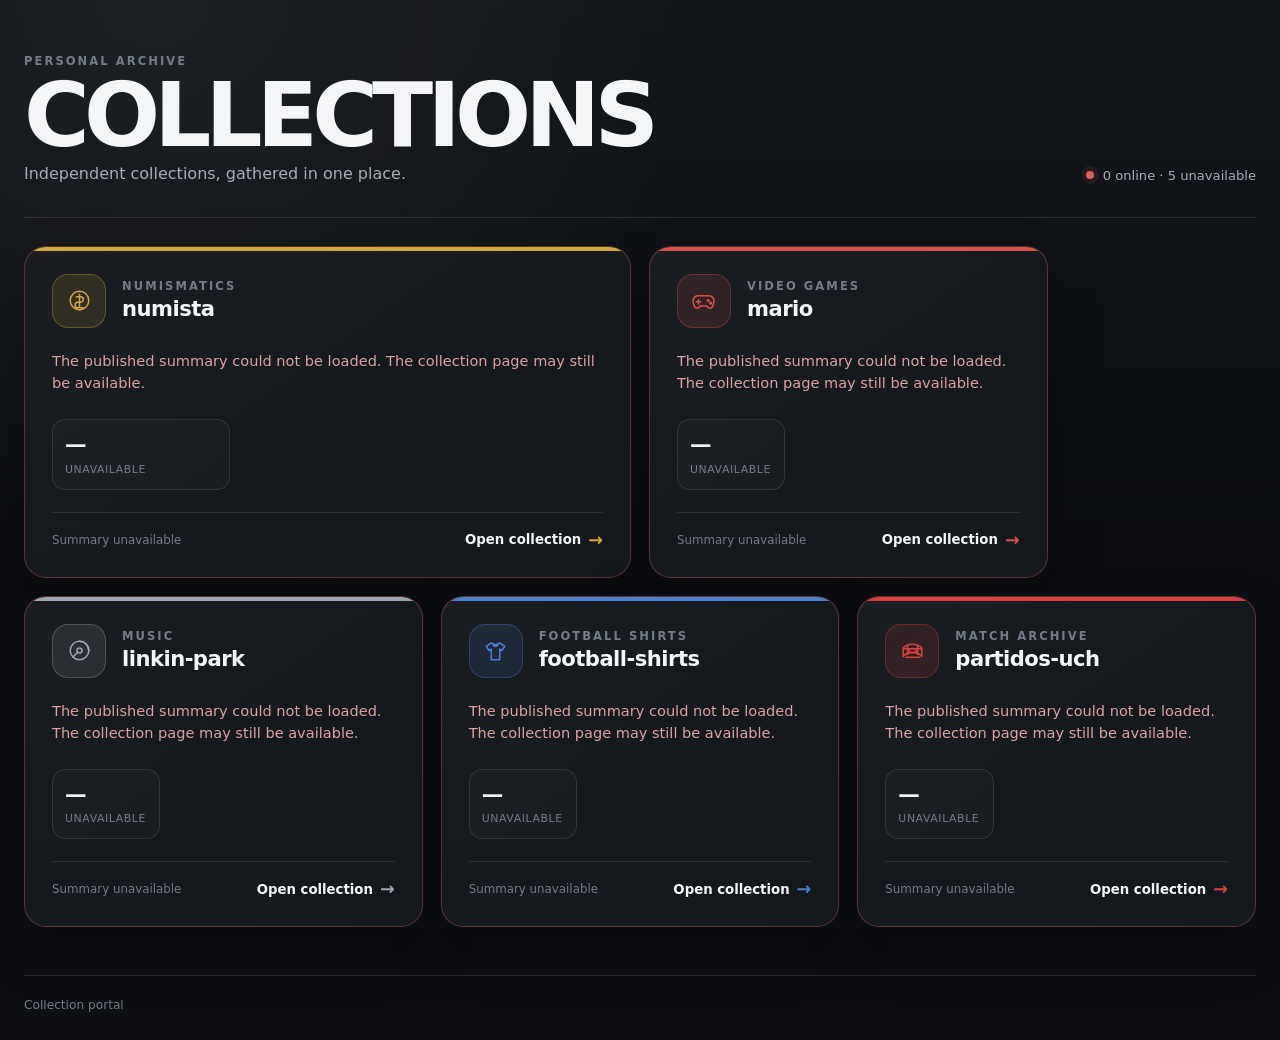
==== index.html @ 76e191b4 "Update collections portal" ====
<!doctype html>
<html lang="en">
<head>
  <meta charset="utf-8">
  <meta name="viewport" content="width=device-width, initial-scale=1">
  <meta name="description" content="Personal collections and archives">
  <title>Collections</title>
  <link rel="stylesheet" href="styles.css">
</head>
<body>
  <div class="page-shell">
    <header class="site-header">
      <div>
        <p class="eyebrow">PERSONAL ARCHIVE</p>
        <h1>COLLECTIONS</h1>
        <p class="intro">Independent collections, gathered in one place.</p>
      </div>
      <div class="header-status" aria-live="polite">
        <span class="status-dot" aria-hidden="true"></span>
        <span id="portal-status">Loading collection summaries…</span>
      </div>
    </header>

    <main>
      <section id="collection-grid" class="collection-grid" aria-label="Collections">
        <noscript>This page needs JavaScript to load the collection summaries.</noscript>
      </section>
    </main>

    <footer class="site-footer">
      <span>Collection portal</span>
      <span id="footer-updated"></span>
    </footer>
  </div>

  <template id="collection-card-template">
    <article class="collection-card is-loading">
      <div class="card-accent" aria-hidden="true"></div>
      <div class="card-heading">
        <div class="collection-icon" aria-hidden="true"></div>
        <div class="heading-copy">
          <p class="collection-kicker"></p>
          <h2 class="collection-title"></h2>
        </div>
      </div>
      <p class="collection-description"></p>
      <div class="metrics" aria-label="Collection metrics"></div>
      <div class="card-footer">
        <span class="updated-label"></span>
        <a class="open-link" href="#">Open collection <span aria-hidden="true">→</span></a>
      </div>
    </article>
  </template>

  <script src="app.js" defer></script>
</body>
</html>
---- styles.css ----
:root {
  color-scheme: dark;
  --background: #0d0f12;
  --surface: #15181d;
  --surface-raised: #1b1f25;
  --line: rgba(255, 255, 255, 0.10);
  --line-strong: rgba(255, 255, 255, 0.18);
  --text: #f4f5f7;
  --muted: #a7adb7;
  --soft: #747c88;
  --page-width: 1260px;
  --radius: 22px;
  --shadow: 0 24px 55px rgba(0, 0, 0, 0.22);
  font-family: Inter, ui-sans-serif, system-ui, -apple-system, BlinkMacSystemFont, "Segoe UI", sans-serif;
}

* {
  box-sizing: border-box;
}

html {
  min-height: 100%;
  background: var(--background);
}

body {
  min-height: 100vh;
  margin: 0;
  color: var(--text);
  background:
    radial-gradient(circle at 12% 0%, rgba(255, 255, 255, 0.055), transparent 34rem),
    linear-gradient(180deg, #111419 0%, var(--background) 55%);
}

button,
a {
  font: inherit;
}

a {
  color: inherit;
}

.page-shell {
  width: min(calc(100% - 48px), var(--page-width));
  min-height: 100vh;
  margin: 0 auto;
  padding: 54px 0 28px;
  display: flex;
  flex-direction: column;
}

.site-header {
  display: flex;
  align-items: flex-end;
  justify-content: space-between;
  gap: 32px;
  padding-bottom: 34px;
  border-bottom: 1px solid var(--line);
}

.eyebrow,
.collection-kicker {
  margin: 0;
  color: var(--soft);
  font-size: 0.72rem;
  font-weight: 760;
  letter-spacing: 0.18em;
  text-transform: uppercase;
}

h1 {
  margin: 7px 0 8px;
  font-size: clamp(2.8rem, 7vw, 5.8rem);
  line-height: 0.9;
  letter-spacing: -0.065em;
}

.intro {
  margin: 0;
  color: var(--muted);
  font-size: 1rem;
}

.header-status {
  min-width: max-content;
  display: flex;
  align-items: center;
  gap: 9px;
  color: var(--muted);
  font-size: 0.82rem;
}

.status-dot {
  width: 8px;
  height: 8px;
  border-radius: 50%;
  background: #d3a92d;
  box-shadow: 0 0 0 5px rgba(211, 169, 45, 0.10);
}

.header-status.is-ready .status-dot {
  background: #50b881;
  box-shadow: 0 0 0 5px rgba(80, 184, 129, 0.10);
}

.header-status.has-errors .status-dot {
  background: #d86161;
  box-shadow: 0 0 0 5px rgba(216, 97, 97, 0.10);
}

main {
  flex: 1;
}

.collection-grid {
  display: grid;
  grid-template-columns: repeat(12, minmax(0, 1fr));
  gap: 18px;
  padding: 28px 0 48px;
}

.collection-card {
  --accent: #9ca3af;
  position: relative;
  grid-column: span 4;
  min-height: 330px;
  padding: 27px;
  overflow: hidden;
  display: flex;
  flex-direction: column;
  background: linear-gradient(145deg, rgba(255,255,255,0.025), transparent 50%), var(--surface);
  border: 1px solid var(--line);
  border-radius: var(--radius);
  box-shadow: var(--shadow);
  transition: transform 180ms ease, border-color 180ms ease, background-color 180ms ease;
}

.collection-card:nth-child(1),
.collection-card:nth-child(2) {
  grid-column: span 6;
}

.collection-card:hover {
  transform: translateY(-3px);
  border-color: var(--line-strong);
  background-color: var(--surface-raised);
}

.card-accent {
  position: absolute;
  inset: 0 0 auto;
  height: 4px;
  background: var(--accent);
}

.card-heading {
  display: flex;
  align-items: center;
  gap: 16px;
}

.collection-icon {
  width: 54px;
  height: 54px;
  flex: 0 0 auto;
  display: grid;
  place-items: center;
  color: var(--accent);
  background: color-mix(in srgb, var(--accent) 13%, transparent);
  border: 1px solid color-mix(in srgb, var(--accent) 32%, transparent);
  border-radius: 16px;
}

.collection-icon svg {
  width: 27px;
  height: 27px;
  fill: none;
  stroke: currentColor;
  stroke-width: 1.8;
  stroke-linecap: round;
  stroke-linejoin: round;
}

.heading-copy {
  min-width: 0;
}

.collection-title {
  margin: 4px 0 0;
  font-size: 1.32rem;
  line-height: 1.18;
  letter-spacing: -0.025em;
}

.collection-description {
  min-height: 45px;
  margin: 22px 0 24px;
  color: var(--muted);
  font-size: 0.91rem;
  line-height: 1.55;
}

.metrics {
  display: grid;
  grid-template-columns: repeat(3, minmax(0, 1fr));
  gap: 9px;
  margin-top: auto;
}

.metric {
  min-width: 0;
  padding: 13px 12px;
  background: rgba(255, 255, 255, 0.025);
  border: 1px solid var(--line);
  border-radius: 13px;
}

.metric-value {
  display: block;
  overflow: hidden;
  color: var(--text);
  font-size: clamp(1.05rem, 2vw, 1.35rem);
  font-weight: 730;
  line-height: 1.1;
  text-overflow: ellipsis;
  white-space: nowrap;
}

.metric-label {
  display: block;
  margin-top: 6px;
  overflow: hidden;
  color: var(--soft);
  font-size: 0.68rem;
  letter-spacing: 0.055em;
  text-overflow: ellipsis;
  text-transform: uppercase;
  white-space: nowrap;
}

.card-footer {
  min-height: 32px;
  margin-top: 22px;
  padding-top: 17px;
  display: flex;
  align-items: center;
  justify-content: space-between;
  gap: 14px;
  border-top: 1px solid var(--line);
}

.updated-label {
  color: var(--soft);
  font-size: 0.74rem;
}

.open-link {
  display: inline-flex;
  align-items: center;
  gap: 7px;
  color: var(--text);
  font-size: 0.83rem;
  font-weight: 680;
  text-decoration: none;
}

.open-link span {
  color: var(--accent);
  font-size: 1.1rem;
  transition: transform 160ms ease;
}

.open-link:hover span,
.open-link:focus-visible span {
  transform: translateX(3px);
}

.open-link:focus-visible {
  outline: 2px solid var(--accent);
  outline-offset: 5px;
  border-radius: 4px;
}

.collection-card.is-loading .collection-title,
.collection-card.is-loading .collection-description,
.collection-card.is-loading .metric {
  color: transparent;
  background: linear-gradient(90deg, rgba(255,255,255,0.035), rgba(255,255,255,0.075), rgba(255,255,255,0.035));
  background-size: 220% 100%;
  animation: shimmer 1.25s infinite linear;
  border-radius: 8px;
}

.collection-card.has-error {
  border-color: rgba(216, 97, 97, 0.35);
}

.collection-card.has-error .collection-description {
  color: #dca4a4;
}

@keyframes shimmer {
  to { background-position: -220% 0; }
}

.site-footer {
  padding-top: 22px;
  display: flex;
  justify-content: space-between;
  gap: 20px;
  color: var(--soft);
  border-top: 1px solid var(--line);
  font-size: 0.76rem;
}

@media (max-width: 980px) {
  .collection-card,
  .collection-card:nth-child(1),
  .collection-card:nth-child(2) {
    grid-column: span 6;
  }
}

@media (max-width: 680px) {
  .page-shell {
    width: min(calc(100% - 28px), var(--page-width));
    padding-top: 30px;
  }

  .site-header {
    align-items: flex-start;
    flex-direction: column;
    gap: 22px;
  }

  h1 {
    font-size: clamp(3rem, 17vw, 5rem);
  }

  .collection-grid {
    gap: 14px;
    padding-top: 20px;
  }

  .collection-card,
  .collection-card:nth-child(1),
  .collection-card:nth-child(2) {
    grid-column: 1 / -1;
    min-height: 315px;
    padding: 23px;
  }

  .metrics {
    gap: 7px;
  }

  .metric {
    padding-inline: 9px;
  }

  .site-footer {
    align-items: flex-start;
    flex-direction: column;
  }
}

@media (prefers-reduced-motion: reduce) {
  *, *::before, *::after {
    scroll-behavior: auto !important;
    animation-duration: 0.01ms !important;
    animation-iteration-count: 1 !important;
    transition-duration: 0.01ms !important;
  }
}
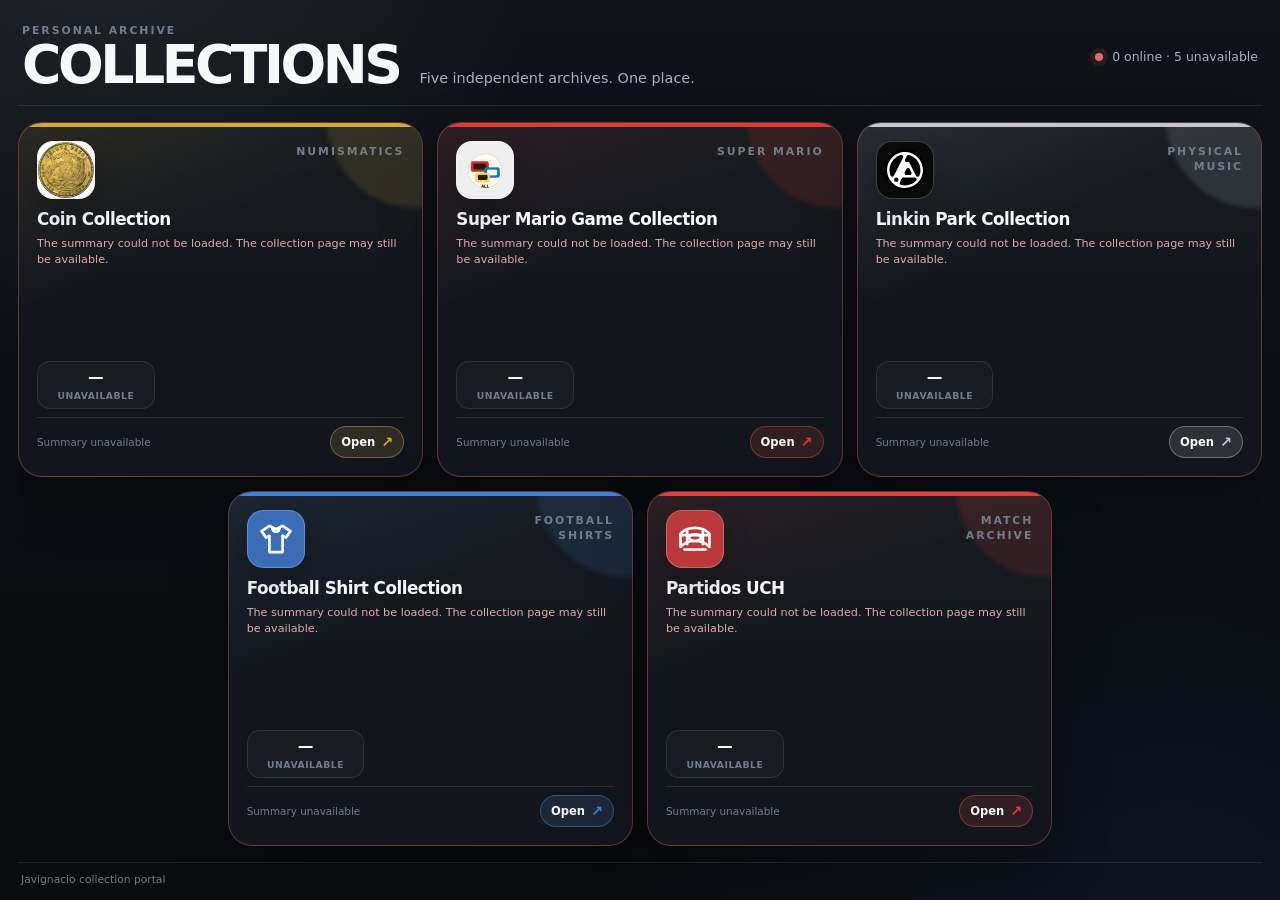
==== commit 063cf867: "Improve collections portal layout and logos" ====
--- a/index.html
+++ b/index.html
@@ -3,21 +3,24 @@
 <head>
   <meta charset="utf-8">
   <meta name="viewport" content="width=device-width, initial-scale=1">
-  <meta name="description" content="Personal collections and archives">
+  <meta name="description" content="Javignacio's personal collections and archives">
   <title>Collections</title>
+  <link rel="icon" href="assets/coin-logo.jpg" type="image/jpeg">
   <link rel="stylesheet" href="styles.css">
 </head>
 <body>
   <div class="page-shell">
     <header class="site-header">
-      <div>
+      <div class="header-copy">
         <p class="eyebrow">PERSONAL ARCHIVE</p>
-        <h1>COLLECTIONS</h1>
-        <p class="intro">Independent collections, gathered in one place.</p>
+        <div class="title-row">
+          <h1>COLLECTIONS</h1>
+          <p class="intro">Five independent archives. One place.</p>
+        </div>
       </div>
       <div class="header-status" aria-live="polite">
         <span class="status-dot" aria-hidden="true"></span>
-        <span id="portal-status">Loading collection summaries…</span>
+        <span id="portal-status">Loading collections…</span>
       </div>
     </header>
 
@@ -28,7 +31,7 @@
     </main>
 
     <footer class="site-footer">
-      <span>Collection portal</span>
+      <span>Javignacio collection portal</span>
       <span id="footer-updated"></span>
     </footer>
   </div>
@@ -36,18 +39,18 @@
   <template id="collection-card-template">
     <article class="collection-card is-loading">
       <div class="card-accent" aria-hidden="true"></div>
-      <div class="card-heading">
+      <div class="brand-area">
         <div class="collection-icon" aria-hidden="true"></div>
-        <div class="heading-copy">
-          <p class="collection-kicker"></p>
-          <h2 class="collection-title"></h2>
-        </div>
+        <p class="collection-kicker"></p>
       </div>
-      <p class="collection-description"></p>
+      <div class="card-copy">
+        <h2 class="collection-title"></h2>
+        <p class="collection-description"></p>
+      </div>
       <div class="metrics" aria-label="Collection metrics"></div>
       <div class="card-footer">
         <span class="updated-label"></span>
-        <a class="open-link" href="#">Open collection <span aria-hidden="true">→</span></a>
+        <a class="open-link" href="#">Open <span aria-hidden="true">↗</span></a>
       </div>
     </article>
   </template>
--- a/styles.css
+++ b/styles.css
@@ -1,375 +1,392 @@
 :root {
   color-scheme: dark;
-  --background: #0d0f12;
-  --surface: #15181d;
-  --surface-raised: #1b1f25;
+  --background: #090b0f;
+  --surface: #12161c;
+  --surface-raised: #171d25;
   --line: rgba(255, 255, 255, 0.10);
-  --line-strong: rgba(255, 255, 255, 0.18);
-  --text: #f4f5f7;
-  --muted: #a7adb7;
-  --soft: #747c88;
-  --page-width: 1260px;
-  --radius: 22px;
-  --shadow: 0 24px 55px rgba(0, 0, 0, 0.22);
+  --line-strong: rgba(255, 255, 255, 0.22);
+  --text: #f7f8fa;
+  --muted: #a8b0bc;
+  --soft: #737d8a;
+  --page-width: 1840px;
+  --radius: 24px;
+  --shadow: 0 22px 55px rgba(0, 0, 0, 0.28);
   font-family: Inter, ui-sans-serif, system-ui, -apple-system, BlinkMacSystemFont, "Segoe UI", sans-serif;
 }
 
-* {
-  box-sizing: border-box;
-}
-
-html {
-  min-height: 100%;
-  background: var(--background);
-}
-
+* { box-sizing: border-box; }
+html, body { margin: 0; min-height: 100%; background: var(--background); }
 body {
-  min-height: 100vh;
-  margin: 0;
+  min-height: 100svh;
   color: var(--text);
   background:
-    radial-gradient(circle at 12% 0%, rgba(255, 255, 255, 0.055), transparent 34rem),
-    linear-gradient(180deg, #111419 0%, var(--background) 55%);
-}
-
-button,
-a {
-  font: inherit;
-}
-
-a {
-  color: inherit;
-}
+    radial-gradient(circle at 8% -10%, rgba(255,255,255,.075), transparent 28rem),
+    radial-gradient(circle at 92% 105%, rgba(58,104,170,.10), transparent 34rem),
+    linear-gradient(180deg, #0f1319 0%, #090b0f 72%);
+}
+a { color: inherit; }
 
 .page-shell {
-  width: min(calc(100% - 48px), var(--page-width));
-  min-height: 100vh;
+  width: min(calc(100% - 36px), var(--page-width));
+  height: 100svh;
+  min-height: 650px;
   margin: 0 auto;
-  padding: 54px 0 28px;
-  display: flex;
-  flex-direction: column;
+  padding: 20px 0 12px;
+  display: grid;
+  grid-template-rows: auto minmax(0, 1fr) auto;
+  overflow: hidden;
 }
 
 .site-header {
-  display: flex;
-  align-items: flex-end;
+  min-height: 82px;
+  display: flex;
+  align-items: center;
   justify-content: space-between;
-  gap: 32px;
-  padding-bottom: 34px;
+  gap: 28px;
+  padding: 4px 4px 16px;
   border-bottom: 1px solid var(--line);
 }
 
+.header-copy { min-width: 0; }
 .eyebrow,
 .collection-kicker {
   margin: 0;
   color: var(--soft);
-  font-size: 0.72rem;
-  font-weight: 760;
-  letter-spacing: 0.18em;
+  font-size: .68rem;
+  font-weight: 800;
+  letter-spacing: .18em;
   text-transform: uppercase;
 }
-
+.title-row {
+  display: flex;
+  align-items: baseline;
+  gap: 20px;
+  min-width: 0;
+}
 h1 {
-  margin: 7px 0 8px;
-  font-size: clamp(2.8rem, 7vw, 5.8rem);
-  line-height: 0.9;
-  letter-spacing: -0.065em;
-}
-
+  margin: 4px 0 0;
+  font-size: clamp(2.2rem, 4.2vw, 4.25rem);
+  line-height: .9;
+  letter-spacing: -.065em;
+}
 .intro {
   margin: 0;
   color: var(--muted);
-  font-size: 1rem;
-}
-
+  font-size: .9rem;
+  white-space: nowrap;
+}
 .header-status {
-  min-width: max-content;
+  flex: 0 0 auto;
   display: flex;
   align-items: center;
   gap: 9px;
   color: var(--muted);
-  font-size: 0.82rem;
-}
-
+  font-size: .78rem;
+}
 .status-dot {
   width: 8px;
   height: 8px;
-  border-radius: 50%;
+  border-radius: 999px;
   background: #d3a92d;
-  box-shadow: 0 0 0 5px rgba(211, 169, 45, 0.10);
-}
-
+  box-shadow: 0 0 0 5px rgba(211,169,45,.11);
+}
 .header-status.is-ready .status-dot {
-  background: #50b881;
-  box-shadow: 0 0 0 5px rgba(80, 184, 129, 0.10);
-}
-
+  background: #52c18a;
+  box-shadow: 0 0 0 5px rgba(82,193,138,.11);
+}
 .header-status.has-errors .status-dot {
-  background: #d86161;
-  box-shadow: 0 0 0 5px rgba(216, 97, 97, 0.10);
-}
-
-main {
-  flex: 1;
-}
-
+  background: #e06a6a;
+  box-shadow: 0 0 0 5px rgba(224,106,106,.11);
+}
+
+main { min-height: 0; }
 .collection-grid {
-  display: grid;
-  grid-template-columns: repeat(12, minmax(0, 1fr));
-  gap: 18px;
-  padding: 28px 0 48px;
+  height: 100%;
+  display: grid;
+  grid-template-columns: repeat(5, minmax(0, 1fr));
+  grid-auto-rows: minmax(0, 1fr);
+  align-items: center;
+  gap: 14px;
+  padding: 16px 0;
 }
 
 .collection-card {
   --accent: #9ca3af;
   position: relative;
-  grid-column: span 4;
-  min-height: 330px;
-  padding: 27px;
-  overflow: hidden;
-  display: flex;
-  flex-direction: column;
-  background: linear-gradient(145deg, rgba(255,255,255,0.025), transparent 50%), var(--surface);
+  min-width: 0;
+  min-height: 0;
+  height: 100%;
+  max-height: 660px;
+  padding: 18px;
+  overflow: hidden;
+  display: grid;
+  grid-template-rows: auto auto minmax(0, 1fr) auto auto;
+  background:
+    linear-gradient(155deg, color-mix(in srgb, var(--accent) 10%, transparent), transparent 35%),
+    linear-gradient(180deg, rgba(255,255,255,.025), transparent 55%),
+    var(--surface);
   border: 1px solid var(--line);
   border-radius: var(--radius);
   box-shadow: var(--shadow);
   transition: transform 180ms ease, border-color 180ms ease, background-color 180ms ease;
 }
-
-.collection-card:nth-child(1),
-.collection-card:nth-child(2) {
-  grid-column: span 6;
-}
-
+.collection-card::after {
+  content: "";
+  position: absolute;
+  width: 180px;
+  height: 180px;
+  right: -85px;
+  top: -95px;
+  border-radius: 50%;
+  background: color-mix(in srgb, var(--accent) 14%, transparent);
+  filter: blur(2px);
+  pointer-events: none;
+}
 .collection-card:hover {
   transform: translateY(-3px);
   border-color: var(--line-strong);
   background-color: var(--surface-raised);
 }
-
 .card-accent {
   position: absolute;
   inset: 0 0 auto;
   height: 4px;
   background: var(--accent);
 }
-
-.card-heading {
-  display: flex;
-  align-items: center;
-  gap: 16px;
-}
-
+.brand-area {
+  position: relative;
+  z-index: 1;
+  min-height: 88px;
+  display: flex;
+  align-items: flex-start;
+  justify-content: space-between;
+  gap: 12px;
+}
 .collection-icon {
-  width: 54px;
-  height: 54px;
+  width: 76px;
+  height: 76px;
   flex: 0 0 auto;
   display: grid;
   place-items: center;
-  color: var(--accent);
-  background: color-mix(in srgb, var(--accent) 13%, transparent);
-  border: 1px solid color-mix(in srgb, var(--accent) 32%, transparent);
-  border-radius: 16px;
-}
-
-.collection-icon svg {
-  width: 27px;
-  height: 27px;
-  fill: none;
-  stroke: currentColor;
-  stroke-width: 1.8;
-  stroke-linecap: round;
-  stroke-linejoin: round;
-}
-
-.heading-copy {
-  min-width: 0;
-}
-
+  padding: 9px;
+  overflow: hidden;
+  background: rgba(255,255,255,.93);
+  border: 1px solid rgba(255,255,255,.22);
+  border-radius: 20px;
+  box-shadow: 0 14px 28px rgba(0,0,0,.22);
+}
+.collection-icon img {
+  display: block;
+  width: 100%;
+  height: 100%;
+  object-fit: contain;
+}
+.collection-icon.is-photo { padding: 0; }
+.collection-icon.is-photo img { object-fit: cover; }
+.collection-icon.is-dark { background: #090909; }
+.collection-icon.is-accent { background: color-mix(in srgb, var(--accent) 82%, #12161c); }
+.collection-kicker {
+  max-width: 120px;
+  padding-top: 4px;
+  text-align: right;
+  line-height: 1.35;
+}
+.card-copy { min-width: 0; }
 .collection-title {
-  margin: 4px 0 0;
-  font-size: 1.32rem;
-  line-height: 1.18;
-  letter-spacing: -0.025em;
-}
-
+  min-height: 2.3em;
+  margin: 12px 0 0;
+  display: -webkit-box;
+  overflow: hidden;
+  font-size: clamp(1.12rem, 1.45vw, 1.42rem);
+  line-height: 1.15;
+  letter-spacing: -.03em;
+  -webkit-box-orient: vertical;
+  -webkit-line-clamp: 2;
+}
 .collection-description {
-  min-height: 45px;
-  margin: 22px 0 24px;
+  min-height: 3.15em;
+  margin: 10px 0 12px;
+  display: -webkit-box;
+  overflow: hidden;
   color: var(--muted);
-  font-size: 0.91rem;
-  line-height: 1.55;
-}
-
+  font-size: .78rem;
+  line-height: 1.5;
+  -webkit-box-orient: vertical;
+  -webkit-line-clamp: 3;
+}
 .metrics {
+  align-self: end;
   display: grid;
   grid-template-columns: repeat(3, minmax(0, 1fr));
-  gap: 9px;
-  margin-top: auto;
-}
-
+  gap: 7px;
+}
 .metric {
   min-width: 0;
-  padding: 13px 12px;
-  background: rgba(255, 255, 255, 0.025);
+  padding: 10px 8px;
+  text-align: center;
+  background: rgba(255,255,255,.028);
   border: 1px solid var(--line);
   border-radius: 13px;
 }
-
 .metric-value {
   display: block;
   overflow: hidden;
   color: var(--text);
-  font-size: clamp(1.05rem, 2vw, 1.35rem);
-  font-weight: 730;
-  line-height: 1.1;
+  font-size: clamp(.98rem, 1.35vw, 1.25rem);
+  font-weight: 760;
+  line-height: 1.05;
   text-overflow: ellipsis;
   white-space: nowrap;
 }
-
 .metric-label {
   display: block;
-  margin-top: 6px;
+  margin-top: 5px;
   overflow: hidden;
   color: var(--soft);
-  font-size: 0.68rem;
-  letter-spacing: 0.055em;
+  font-size: .58rem;
+  font-weight: 750;
+  letter-spacing: .055em;
   text-overflow: ellipsis;
   text-transform: uppercase;
   white-space: nowrap;
 }
-
 .card-footer {
-  min-height: 32px;
-  margin-top: 22px;
-  padding-top: 17px;
+  min-width: 0;
+  margin-top: 13px;
+  padding-top: 12px;
   display: flex;
   align-items: center;
   justify-content: space-between;
-  gap: 14px;
+  gap: 10px;
   border-top: 1px solid var(--line);
 }
-
 .updated-label {
+  min-width: 0;
+  overflow: hidden;
   color: var(--soft);
-  font-size: 0.74rem;
-}
-
+  font-size: .65rem;
+  text-overflow: ellipsis;
+  white-space: nowrap;
+}
 .open-link {
+  flex: 0 0 auto;
   display: inline-flex;
   align-items: center;
-  gap: 7px;
+  gap: 6px;
+  padding: 7px 10px;
   color: var(--text);
-  font-size: 0.83rem;
-  font-weight: 680;
+  background: color-mix(in srgb, var(--accent) 13%, rgba(255,255,255,.02));
+  border: 1px solid color-mix(in srgb, var(--accent) 32%, var(--line));
+  border-radius: 999px;
+  font-size: .72rem;
+  font-weight: 760;
   text-decoration: none;
 }
-
-.open-link span {
-  color: var(--accent);
-  font-size: 1.1rem;
-  transition: transform 160ms ease;
-}
-
+.open-link span { color: var(--accent); font-size: .9rem; transition: transform 150ms ease; }
 .open-link:hover span,
-.open-link:focus-visible span {
-  transform: translateX(3px);
-}
-
-.open-link:focus-visible {
-  outline: 2px solid var(--accent);
-  outline-offset: 5px;
-  border-radius: 4px;
-}
+.open-link:focus-visible span { transform: translate(2px, -2px); }
+.open-link:focus-visible { outline: 2px solid var(--accent); outline-offset: 3px; }
 
 .collection-card.is-loading .collection-title,
 .collection-card.is-loading .collection-description,
 .collection-card.is-loading .metric {
   color: transparent;
-  background: linear-gradient(90deg, rgba(255,255,255,0.035), rgba(255,255,255,0.075), rgba(255,255,255,0.035));
+  background: linear-gradient(90deg, rgba(255,255,255,.035), rgba(255,255,255,.08), rgba(255,255,255,.035));
   background-size: 220% 100%;
   animation: shimmer 1.25s infinite linear;
   border-radius: 8px;
 }
-
-.collection-card.has-error {
-  border-color: rgba(216, 97, 97, 0.35);
-}
-
-.collection-card.has-error .collection-description {
-  color: #dca4a4;
-}
-
-@keyframes shimmer {
-  to { background-position: -220% 0; }
-}
+.collection-card.has-error { border-color: rgba(224,106,106,.38); }
+.collection-card.has-error .collection-description { color: #e0aaaa; }
+@keyframes shimmer { to { background-position: -220% 0; } }
 
 .site-footer {
-  padding-top: 22px;
-  display: flex;
+  min-height: 26px;
+  padding: 7px 3px 0;
+  display: flex;
+  align-items: center;
   justify-content: space-between;
-  gap: 20px;
+  gap: 18px;
   color: var(--soft);
   border-top: 1px solid var(--line);
-  font-size: 0.76rem;
-}
-
-@media (max-width: 980px) {
+  font-size: .67rem;
+}
+
+/* Standard laptop widths: keep all five cards on one screen in a 3 + 2 grid. */
+@media (max-width: 1499px) and (min-width: 861px) {
+  .collection-grid {
+    grid-template-columns: repeat(6, minmax(0, 1fr));
+    grid-template-rows: repeat(2, minmax(0, 1fr));
+  }
+  .collection-card { max-height: none; grid-column: span 2; }
+  .collection-card:nth-of-type(1) { grid-column: 1 / span 2; grid-row: 1; }
+  .collection-card:nth-of-type(2) { grid-column: 3 / span 2; grid-row: 1; }
+  .collection-card:nth-of-type(3) { grid-column: 5 / span 2; grid-row: 1; }
+  .collection-card:nth-of-type(4) { grid-column: 2 / span 2; grid-row: 2; }
+  .collection-card:nth-of-type(5) { grid-column: 4 / span 2; grid-row: 2; }
+  .brand-area { min-height: 62px; }
+  .collection-icon { width: 58px; height: 58px; border-radius: 16px; padding: 7px; }
+  .collection-title { min-height: auto; margin-top: 7px; font-size: 1.05rem; -webkit-line-clamp: 1; }
+  .collection-description { min-height: auto; margin: 6px 0 8px; font-size: .7rem; -webkit-line-clamp: 2; }
+  .metric { padding: 7px 6px; }
+  .metric-value { font-size: .98rem; }
+  .card-footer { margin-top: 8px; padding-top: 8px; }
+}
+
+@media (max-height: 760px) and (min-width: 861px) {
+  .page-shell { min-height: 560px; padding-top: 12px; }
+  .site-header { min-height: 66px; padding-bottom: 10px; }
+  h1 { font-size: 2.25rem; }
+  .collection-grid { padding: 10px 0; gap: 10px; }
+  .collection-card { padding: 13px; border-radius: 18px; }
+  .brand-area { min-height: 50px; }
+  .collection-icon { width: 48px; height: 48px; border-radius: 14px; padding: 6px; }
+  .collection-kicker { font-size: .58rem; }
+  .collection-description { -webkit-line-clamp: 1; }
+  .metric-label { font-size: .52rem; }
+  .updated-label { font-size: .58rem; }
+  .open-link { padding: 5px 8px; }
+}
+
+@media (max-width: 860px) {
+  body { overflow: auto; }
+  .page-shell {
+    width: min(calc(100% - 24px), 720px);
+    height: auto;
+    min-height: 100svh;
+    padding-top: 18px;
+    overflow: visible;
+  }
+  .site-header { align-items: flex-start; gap: 14px; }
+  .title-row { display: block; }
+  .intro { margin-top: 5px; white-space: normal; }
+  .header-status { padding-top: 7px; }
+  .collection-grid {
+    height: auto;
+    grid-template-columns: repeat(2, minmax(0, 1fr));
+    grid-auto-rows: auto;
+  }
   .collection-card,
-  .collection-card:nth-child(1),
-  .collection-card:nth-child(2) {
-    grid-column: span 6;
-  }
-}
-
-@media (max-width: 680px) {
-  .page-shell {
-    width: min(calc(100% - 28px), var(--page-width));
-    padding-top: 30px;
-  }
-
-  .site-header {
-    align-items: flex-start;
-    flex-direction: column;
-    gap: 22px;
-  }
-
-  h1 {
-    font-size: clamp(3rem, 17vw, 5rem);
-  }
-
-  .collection-grid {
-    gap: 14px;
-    padding-top: 20px;
-  }
-
-  .collection-card,
-  .collection-card:nth-child(1),
-  .collection-card:nth-child(2) {
-    grid-column: 1 / -1;
-    min-height: 315px;
-    padding: 23px;
-  }
-
-  .metrics {
-    gap: 7px;
-  }
-
-  .metric {
-    padding-inline: 9px;
-  }
-
-  .site-footer {
-    align-items: flex-start;
-    flex-direction: column;
-  }
+  .collection-card:nth-of-type(n) {
+    min-height: 330px;
+    max-height: none;
+    grid-column: auto;
+    grid-row: auto;
+  }
+}
+
+@media (max-width: 570px) {
+  .site-header { flex-direction: column; }
+  h1 { font-size: clamp(2.7rem, 15vw, 4.2rem); }
+  .collection-grid { grid-template-columns: 1fr; }
+  .collection-card { min-height: 315px; }
+  .site-footer { align-items: flex-start; flex-direction: column; gap: 4px; }
 }
 
 @media (prefers-reduced-motion: reduce) {
   *, *::before, *::after {
-    scroll-behavior: auto !important;
-    animation-duration: 0.01ms !important;
+    animation-duration: .01ms !important;
     animation-iteration-count: 1 !important;
-    transition-duration: 0.01ms !important;
-  }
-}
+    transition-duration: .01ms !important;
+  }
+}
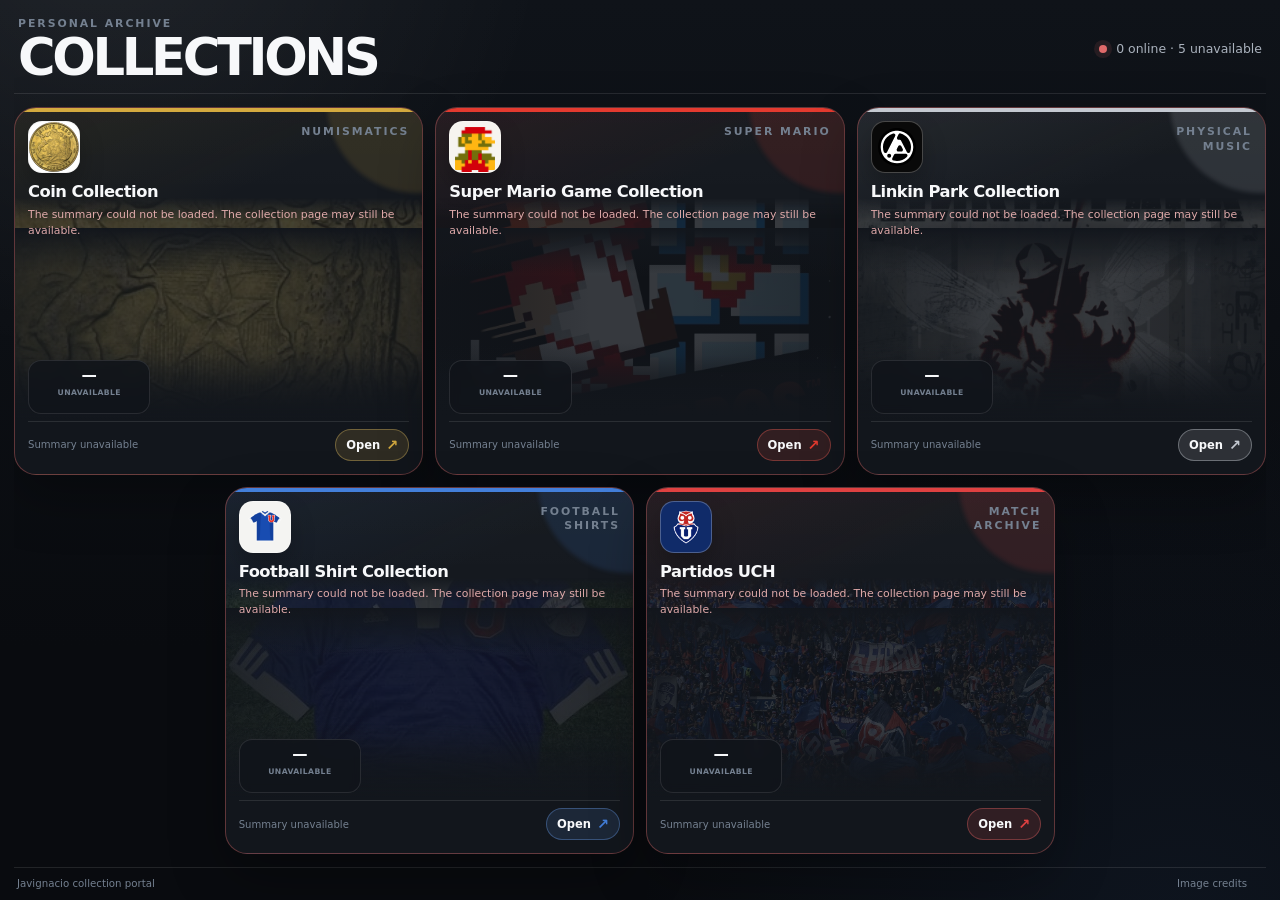
==== commit 54448eb3: "Add collection artwork and refined portal icons" ====
--- a/index.html
+++ b/index.html
@@ -13,10 +13,7 @@
     <header class="site-header">
       <div class="header-copy">
         <p class="eyebrow">PERSONAL ARCHIVE</p>
-        <div class="title-row">
-          <h1>COLLECTIONS</h1>
-          <p class="intro">Five independent archives. One place.</p>
-        </div>
+        <h1>COLLECTIONS</h1>
       </div>
       <div class="header-status" aria-live="polite">
         <span class="status-dot" aria-hidden="true"></span>
@@ -32,13 +29,15 @@
 
     <footer class="site-footer">
       <span>Javignacio collection portal</span>
-      <span id="footer-updated"></span>
+      <span class="footer-right"><a href="credits.html">Image credits</a><span id="footer-updated"></span></span>
     </footer>
   </div>
 
   <template id="collection-card-template">
     <article class="collection-card is-loading">
       <div class="card-accent" aria-hidden="true"></div>
+      <div class="card-watermark" aria-hidden="true"></div>
+      <div class="card-shade" aria-hidden="true"></div>
       <div class="brand-area">
         <div class="collection-icon" aria-hidden="true"></div>
         <p class="collection-kicker"></p>
@@ -47,6 +46,7 @@
         <h2 class="collection-title"></h2>
         <p class="collection-description"></p>
       </div>
+      <div class="card-spacer" aria-hidden="true"></div>
       <div class="metrics" aria-label="Collection metrics"></div>
       <div class="card-footer">
         <span class="updated-label"></span>
--- a/styles.css
+++ b/styles.css
@@ -4,13 +4,13 @@
   --surface: #12161c;
   --surface-raised: #171d25;
   --line: rgba(255, 255, 255, 0.10);
-  --line-strong: rgba(255, 255, 255, 0.22);
+  --line-strong: rgba(255, 255, 255, 0.23);
   --text: #f7f8fa;
-  --muted: #a8b0bc;
-  --soft: #737d8a;
+  --muted: #aab2bd;
+  --soft: #748090;
   --page-width: 1840px;
-  --radius: 24px;
-  --shadow: 0 22px 55px rgba(0, 0, 0, 0.28);
+  --radius: 22px;
+  --shadow: 0 22px 55px rgba(0, 0, 0, 0.29);
   font-family: Inter, ui-sans-serif, system-ui, -apple-system, BlinkMacSystemFont, "Segoe UI", sans-serif;
 }
 
@@ -27,26 +27,25 @@
 a { color: inherit; }
 
 .page-shell {
-  width: min(calc(100% - 36px), var(--page-width));
+  width: min(calc(100% - 28px), var(--page-width));
   height: 100svh;
   min-height: 650px;
   margin: 0 auto;
-  padding: 20px 0 12px;
+  padding: 15px 0 9px;
   display: grid;
   grid-template-rows: auto minmax(0, 1fr) auto;
   overflow: hidden;
 }
 
 .site-header {
-  min-height: 82px;
+  min-height: 76px;
   display: flex;
   align-items: center;
   justify-content: space-between;
   gap: 28px;
-  padding: 4px 4px 16px;
+  padding: 2px 4px 13px;
   border-bottom: 1px solid var(--line);
 }
-
 .header-copy { min-width: 0; }
 .eyebrow,
 .collection-kicker {
@@ -57,23 +56,11 @@
   letter-spacing: .18em;
   text-transform: uppercase;
 }
-.title-row {
-  display: flex;
-  align-items: baseline;
-  gap: 20px;
-  min-width: 0;
-}
 h1 {
   margin: 4px 0 0;
-  font-size: clamp(2.2rem, 4.2vw, 4.25rem);
+  font-size: clamp(2.15rem, 4vw, 4.05rem);
   line-height: .9;
   letter-spacing: -.065em;
-}
-.intro {
-  margin: 0;
-  color: var(--muted);
-  font-size: .9rem;
-  white-space: nowrap;
 }
 .header-status {
   flex: 0 0 auto;
@@ -106,24 +93,28 @@
   grid-template-columns: repeat(5, minmax(0, 1fr));
   grid-auto-rows: minmax(0, 1fr);
   align-items: center;
-  gap: 14px;
-  padding: 16px 0;
+  gap: 12px;
+  padding: 13px 0;
 }
 
 .collection-card {
   --accent: #9ca3af;
+  --wm-opacity: .17;
+  --wm-size: cover;
+  --wm-position: center;
   position: relative;
+  isolation: isolate;
   min-width: 0;
   min-height: 0;
   height: 100%;
-  max-height: 660px;
-  padding: 18px;
+  max-height: 670px;
+  padding: 16px;
   overflow: hidden;
   display: grid;
-  grid-template-rows: auto auto minmax(0, 1fr) auto auto;
+  grid-template-rows: auto auto minmax(70px, 1fr) auto auto;
   background:
-    linear-gradient(155deg, color-mix(in srgb, var(--accent) 10%, transparent), transparent 35%),
-    linear-gradient(180deg, rgba(255,255,255,.025), transparent 55%),
+    linear-gradient(155deg, color-mix(in srgb, var(--accent) 8%, transparent), transparent 34%),
+    linear-gradient(180deg, rgba(255,255,255,.025), transparent 50%),
     var(--surface);
   border: 1px solid var(--line);
   border-radius: var(--radius);
@@ -133,6 +124,7 @@
 .collection-card::after {
   content: "";
   position: absolute;
+  z-index: 0;
   width: 180px;
   height: 180px;
   right: -85px;
@@ -149,31 +141,60 @@
 }
 .card-accent {
   position: absolute;
+  z-index: 5;
   inset: 0 0 auto;
   height: 4px;
   background: var(--accent);
 }
+.card-watermark {
+  position: absolute;
+  z-index: 0;
+  inset: 150px 0 72px;
+  background-repeat: no-repeat;
+  background-size: var(--wm-size);
+  background-position: var(--wm-position);
+  opacity: var(--wm-opacity);
+  filter: saturate(.90) contrast(1.06);
+  transform: scale(1.025);
+  pointer-events: none;
+  mask-image: linear-gradient(to bottom, transparent 0%, #000 11%, #000 72%, transparent 100%);
+}
+.card-shade {
+  position: absolute;
+  z-index: 1;
+  inset: 120px 0 55px;
+  pointer-events: none;
+  background:
+    linear-gradient(180deg, var(--surface) 0%, transparent 24%, transparent 60%, var(--surface) 100%),
+    linear-gradient(90deg, color-mix(in srgb, var(--surface) 50%, transparent), transparent 38%, transparent 62%, color-mix(in srgb, var(--surface) 35%, transparent));
+}
+.brand-area,
+.card-copy,
+.card-spacer,
+.metrics,
+.card-footer {
+  position: relative;
+  z-index: 2;
+}
 .brand-area {
-  position: relative;
-  z-index: 1;
-  min-height: 88px;
+  min-height: 72px;
   display: flex;
   align-items: flex-start;
   justify-content: space-between;
   gap: 12px;
 }
 .collection-icon {
-  width: 76px;
-  height: 76px;
+  width: 62px;
+  height: 62px;
   flex: 0 0 auto;
   display: grid;
   place-items: center;
-  padding: 9px;
-  overflow: hidden;
-  background: rgba(255,255,255,.93);
-  border: 1px solid rgba(255,255,255,.22);
-  border-radius: 20px;
-  box-shadow: 0 14px 28px rgba(0,0,0,.22);
+  padding: 7px;
+  overflow: hidden;
+  background: rgba(255,255,255,.94);
+  border: 1px solid rgba(255,255,255,.25);
+  border-radius: 17px;
+  box-shadow: 0 12px 25px rgba(0,0,0,.23);
 }
 .collection-icon img {
   display: block;
@@ -185,35 +206,40 @@
 .collection-icon.is-photo img { object-fit: cover; }
 .collection-icon.is-dark { background: #090909; }
 .collection-icon.is-accent { background: color-mix(in srgb, var(--accent) 82%, #12161c); }
+.collection-icon.is-crest { padding: 6px; background: #102b69; }
+.collection-icon.is-sprite { padding: 5px; background: #f6f4ef; }
+.collection-icon.is-shirt { padding: 4px; background: #f4f4f2; }
 .collection-kicker {
-  max-width: 120px;
+  max-width: 125px;
   padding-top: 4px;
   text-align: right;
   line-height: 1.35;
 }
 .card-copy { min-width: 0; }
 .collection-title {
-  min-height: 2.3em;
-  margin: 12px 0 0;
+  min-height: 2.25em;
+  margin: 10px 0 0;
   display: -webkit-box;
   overflow: hidden;
-  font-size: clamp(1.12rem, 1.45vw, 1.42rem);
-  line-height: 1.15;
+  font-size: clamp(1.12rem, 1.42vw, 1.42rem);
+  line-height: 1.14;
   letter-spacing: -.03em;
   -webkit-box-orient: vertical;
   -webkit-line-clamp: 2;
 }
 .collection-description {
-  min-height: 3.15em;
-  margin: 10px 0 12px;
+  min-height: 3.05em;
+  margin: 9px 0 0;
   display: -webkit-box;
   overflow: hidden;
   color: var(--muted);
   font-size: .78rem;
-  line-height: 1.5;
+  line-height: 1.48;
   -webkit-box-orient: vertical;
   -webkit-line-clamp: 3;
 }
+.card-spacer { min-height: 70px; }
+
 .metrics {
   align-self: end;
   display: grid;
@@ -222,38 +248,45 @@
 }
 .metric {
   min-width: 0;
-  padding: 10px 8px;
+  min-height: 68px;
+  padding: 9px 6px 7px;
+  display: flex;
+  flex-direction: column;
+  align-items: center;
+  justify-content: center;
   text-align: center;
-  background: rgba(255,255,255,.028);
+  background: rgba(16,20,26,.82);
+  backdrop-filter: blur(5px);
   border: 1px solid var(--line);
   border-radius: 13px;
 }
 .metric-value {
   display: block;
-  overflow: hidden;
+  max-width: 100%;
   color: var(--text);
-  font-size: clamp(.98rem, 1.35vw, 1.25rem);
+  font-size: clamp(.98rem, 1.3vw, 1.24rem);
+  font-weight: 780;
+  line-height: 1.03;
+  white-space: nowrap;
+}
+.metric-label {
+  display: -webkit-box;
+  min-height: 2.25em;
+  margin-top: 5px;
+  overflow: hidden;
+  color: var(--soft);
+  font-size: .54rem;
   font-weight: 760;
-  line-height: 1.05;
-  text-overflow: ellipsis;
-  white-space: nowrap;
-}
-.metric-label {
-  display: block;
-  margin-top: 5px;
-  overflow: hidden;
-  color: var(--soft);
-  font-size: .58rem;
-  font-weight: 750;
-  letter-spacing: .055em;
-  text-overflow: ellipsis;
+  letter-spacing: .05em;
+  line-height: 1.15;
   text-transform: uppercase;
-  white-space: nowrap;
+  -webkit-box-orient: vertical;
+  -webkit-line-clamp: 2;
 }
 .card-footer {
   min-width: 0;
-  margin-top: 13px;
-  padding-top: 12px;
+  margin-top: 12px;
+  padding-top: 11px;
   display: flex;
   align-items: center;
   justify-content: space-between;
@@ -264,7 +297,7 @@
   min-width: 0;
   overflow: hidden;
   color: var(--soft);
-  font-size: .65rem;
+  font-size: .63rem;
   text-overflow: ellipsis;
   white-space: nowrap;
 }
@@ -301,50 +334,66 @@
 @keyframes shimmer { to { background-position: -220% 0; } }
 
 .site-footer {
-  min-height: 26px;
-  padding: 7px 3px 0;
+  min-height: 24px;
+  padding: 6px 3px 0;
   display: flex;
   align-items: center;
   justify-content: space-between;
   gap: 18px;
   color: var(--soft);
   border-top: 1px solid var(--line);
-  font-size: .67rem;
-}
-
-/* Standard laptop widths: keep all five cards on one screen in a 3 + 2 grid. */
+  font-size: .64rem;
+}
+.footer-right { display: flex; align-items: center; gap: 16px; }
+.site-footer a { color: var(--soft); text-decoration: none; }
+.site-footer a:hover { color: var(--muted); text-decoration: underline; }
+
+/* Per-card watermark tuning. */
+.collection-numista { --wm-size: 132%; --wm-position: 50% 46%; --wm-opacity: .20; }
+.collection-mario { --wm-size: cover; --wm-position: 50% 31%; --wm-opacity: .15; }
+.collection-linkin-park { --wm-size: cover; --wm-position: 50% 43%; --wm-opacity: .17; }
+.collection-football-shirts { --wm-size: cover; --wm-position: 50% 39%; --wm-opacity: .15; }
+.collection-partidos-uch { --wm-size: cover; --wm-position: 50% 48%; --wm-opacity: .18; }
+
 @media (max-width: 1499px) and (min-width: 861px) {
   .collection-grid {
     grid-template-columns: repeat(6, minmax(0, 1fr));
     grid-template-rows: repeat(2, minmax(0, 1fr));
   }
-  .collection-card { max-height: none; grid-column: span 2; }
+  .collection-card { max-height: none; grid-column: span 2; padding: 13px; }
   .collection-card:nth-of-type(1) { grid-column: 1 / span 2; grid-row: 1; }
   .collection-card:nth-of-type(2) { grid-column: 3 / span 2; grid-row: 1; }
   .collection-card:nth-of-type(3) { grid-column: 5 / span 2; grid-row: 1; }
   .collection-card:nth-of-type(4) { grid-column: 2 / span 2; grid-row: 2; }
   .collection-card:nth-of-type(5) { grid-column: 4 / span 2; grid-row: 2; }
-  .brand-area { min-height: 62px; }
-  .collection-icon { width: 58px; height: 58px; border-radius: 16px; padding: 7px; }
-  .collection-title { min-height: auto; margin-top: 7px; font-size: 1.05rem; -webkit-line-clamp: 1; }
-  .collection-description { min-height: auto; margin: 6px 0 8px; font-size: .7rem; -webkit-line-clamp: 2; }
-  .metric { padding: 7px 6px; }
-  .metric-value { font-size: .98rem; }
-  .card-footer { margin-top: 8px; padding-top: 8px; }
+  .brand-area { min-height: 56px; }
+  .collection-icon { width: 52px; height: 52px; border-radius: 14px; padding: 6px; }
+  .collection-title { min-height: auto; margin-top: 6px; font-size: 1.02rem; -webkit-line-clamp: 1; }
+  .collection-description { min-height: auto; margin-top: 5px; font-size: .68rem; -webkit-line-clamp: 2; }
+  .card-spacer { min-height: 34px; }
+  .card-watermark { inset: 92px 0 58px; }
+  .metric { min-height: 54px; padding: 6px 4px 5px; }
+  .metric-value { font-size: .96rem; }
+  .metric-label { font-size: .48rem; }
+  .card-footer { margin-top: 7px; padding-top: 7px; }
 }
 
 @media (max-height: 760px) and (min-width: 861px) {
-  .page-shell { min-height: 560px; padding-top: 12px; }
-  .site-header { min-height: 66px; padding-bottom: 10px; }
-  h1 { font-size: 2.25rem; }
-  .collection-grid { padding: 10px 0; gap: 10px; }
-  .collection-card { padding: 13px; border-radius: 18px; }
-  .brand-area { min-height: 50px; }
-  .collection-icon { width: 48px; height: 48px; border-radius: 14px; padding: 6px; }
-  .collection-kicker { font-size: .58rem; }
+  .page-shell { min-height: 560px; padding-top: 9px; }
+  .site-header { min-height: 58px; padding-bottom: 8px; }
+  h1 { font-size: 2.12rem; }
+  .collection-grid { padding: 8px 0; gap: 9px; }
+  .collection-card { padding: 11px; border-radius: 17px; }
+  .brand-area { min-height: 46px; }
+  .collection-icon { width: 43px; height: 43px; border-radius: 12px; padding: 5px; }
+  .collection-kicker { font-size: .55rem; }
+  .collection-title { font-size: .95rem; }
   .collection-description { -webkit-line-clamp: 1; }
-  .metric-label { font-size: .52rem; }
-  .updated-label { font-size: .58rem; }
+  .card-spacer { min-height: 24px; }
+  .card-watermark { inset: 75px 0 52px; }
+  .metric { min-height: 47px; }
+  .metric-label { min-height: 1.15em; -webkit-line-clamp: 1; font-size: .47rem; }
+  .updated-label { font-size: .56rem; }
   .open-link { padding: 5px 8px; }
 }
 
@@ -358,8 +407,6 @@
     overflow: visible;
   }
   .site-header { align-items: flex-start; gap: 14px; }
-  .title-row { display: block; }
-  .intro { margin-top: 5px; white-space: normal; }
   .header-status { padding-top: 7px; }
   .collection-grid {
     height: auto;
@@ -368,7 +415,7 @@
   }
   .collection-card,
   .collection-card:nth-of-type(n) {
-    min-height: 330px;
+    min-height: 400px;
     max-height: none;
     grid-column: auto;
     grid-row: auto;
@@ -379,8 +426,9 @@
   .site-header { flex-direction: column; }
   h1 { font-size: clamp(2.7rem, 15vw, 4.2rem); }
   .collection-grid { grid-template-columns: 1fr; }
-  .collection-card { min-height: 315px; }
+  .collection-card { min-height: 390px; }
   .site-footer { align-items: flex-start; flex-direction: column; gap: 4px; }
+  .footer-right { width: 100%; justify-content: space-between; }
 }
 
 @media (prefers-reduced-motion: reduce) {
